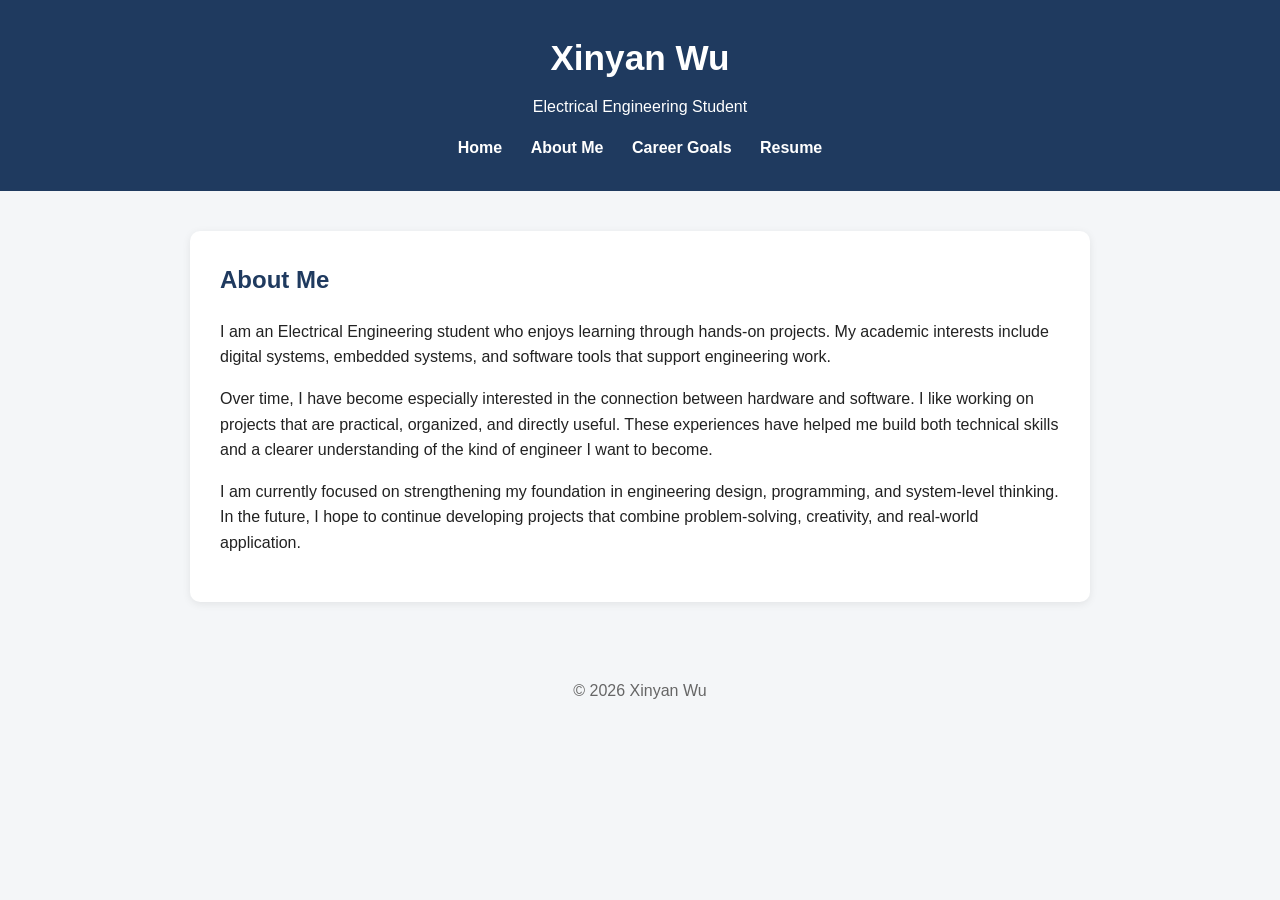
==== aboutme.html @ 1ee4fc9a "Add files via upload" ====
<!DOCTYPE html>
<html lang="en">
<head>
    <meta charset="UTF-8">
    <meta name="viewport" content="width=device-width, initial-scale=1.0">
    <title>Xinyan Wu | About Me</title>
    <link rel="stylesheet" href="style.css">
</head>
<body>
    <header>
        <h1>Xinyan Wu</h1>
        <p>Electrical Engineering Student</p>
        <nav>
            <a href="index.html">Home</a>
            <a href="about.html">About Me</a>
            <a href="career-goals.html">Career Goals</a>
            <a href="resume.html">Resume</a>
        </nav>
    </header>

    <main>
        <section class="card">
            <h2>About Me</h2>
            <p>
                I am an Electrical Engineering student who enjoys learning through hands-on
                projects. My academic interests include digital systems, embedded systems,
                and software tools that support engineering work.
            </p>
            <p>
                Over time, I have become especially interested in the connection between
                hardware and software. I like working on projects that are practical,
                organized, and directly useful. These experiences have helped me build both
                technical skills and a clearer understanding of the kind of engineer I want to become.
            </p>
            <p>
                I am currently focused on strengthening my foundation in engineering design,
                programming, and system-level thinking. In the future, I hope to continue
                developing projects that combine problem-solving, creativity, and real-world application.
            </p>
        </section>
    </main>

    <footer>
        <p>© 2026 Xinyan Wu</p>
    </footer>
</body>
</html>
---- style.css ----
body
{
    font-family: Arial, sans-serif;
    margin: 0;
    padding: 0;
    background-color: #f4f6f8;
    color: #222;
    line-height: 1.6;
}

header
{
    background-color: #1f3a5f;
    color: white;
    padding: 30px 20px;
    text-align: center;
}

header h1
{
    margin: 0;
    font-size: 2.2rem;
}

header p
{
    margin: 8px 0 15px 0;
}

nav a
{
    color: white;
    text-decoration: none;
    margin: 0 12px;
    font-weight: bold;
}

nav a:hover
{
    text-decoration: underline;
}

main
{
    max-width: 900px;
    margin: 40px auto;
    padding: 0 20px;
}

.card
{
    background-color: white;
    padding: 30px;
    border-radius: 10px;
    box-shadow: 0 2px 8px rgba(0, 0, 0, 0.08);
}

h2
{
    margin-top: 0;
    color: #1f3a5f;
}

.buttonLink
{
    display: inline-block;
    background-color: #1f3a5f;
    color: white;
    padding: 10px 18px;
    border-radius: 6px;
    text-decoration: none;
}

.buttonLink:hover
{
    background-color: #2d507f;
}

footer
{
    text-align: center;
    padding: 20px;
    color: #666;
}
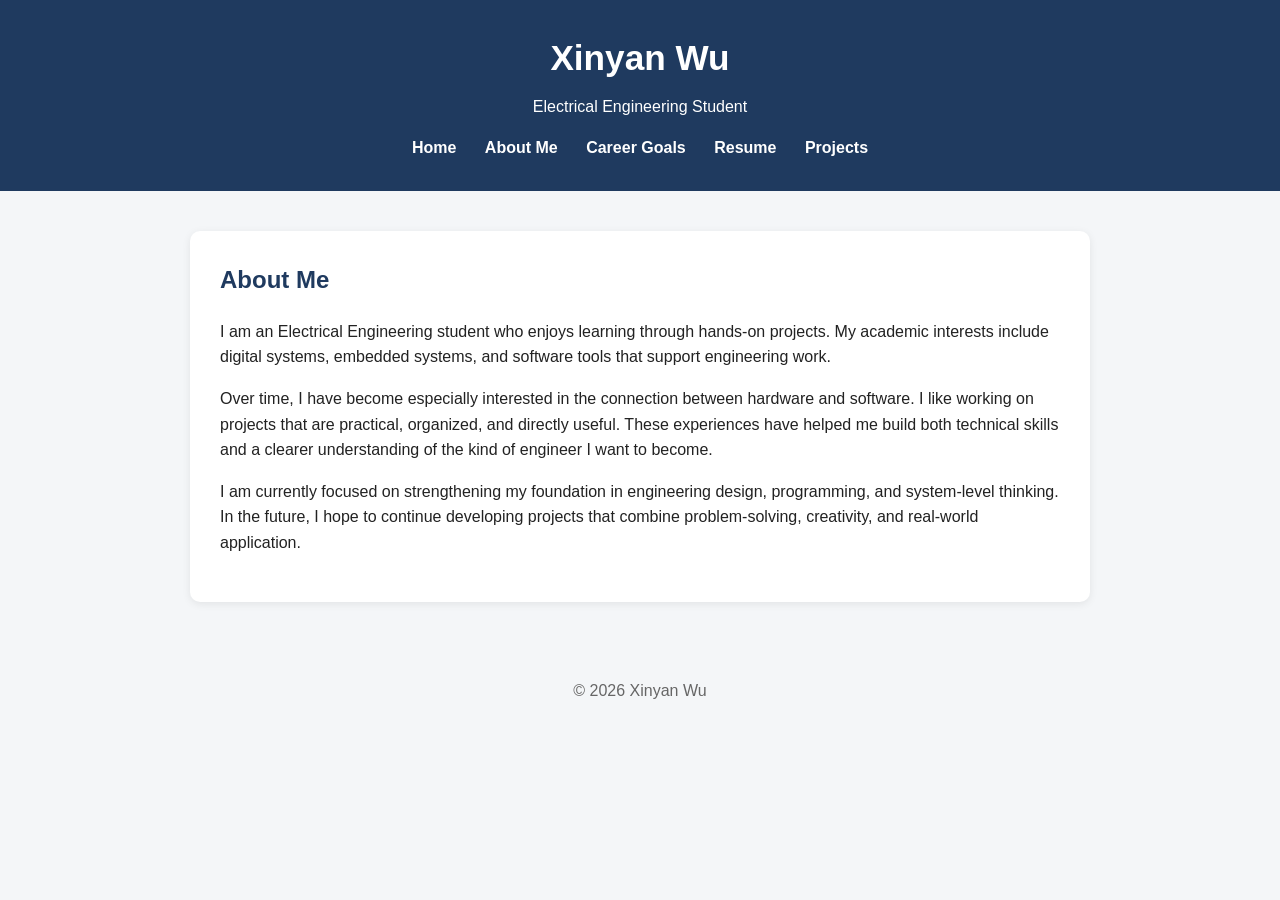
==== commit 1abdfb1c: "Update aboutme.html" ====
--- a/aboutme.html
+++ b/aboutme.html
@@ -12,9 +12,10 @@
         <p>Electrical Engineering Student</p>
         <nav>
             <a href="index.html">Home</a>
-            <a href="about.html">About Me</a>
-            <a href="career-goals.html">Career Goals</a>
+            <a href="aboutme.html">About Me</a>
+            <a href="careergoals.html">Career Goals</a>
             <a href="resume.html">Resume</a>
+            <a href="projects.html">Projects</a>
         </nav>
     </header>
 
@@ -44,4 +45,4 @@
         <p>© 2026 Xinyan Wu</p>
     </footer>
 </body>
-</html>+</html>
--- a/style.css
+++ b/style.css
@@ -81,4 +81,23 @@
     text-align: center;
     padding: 20px;
     color: #666;
-}+}
+.projectItem
+{
+    margin-top: 25px;
+    padding-top: 20px;
+    border-top: 1px solid #ddd;
+}
+
+.projectItem:first-of-type
+{
+    border-top: none;
+    padding-top: 0;
+    margin-top: 10px;
+}
+
+.projectItem h3
+{
+    margin-bottom: 10px;
+    color: #1f3a5f;
+}
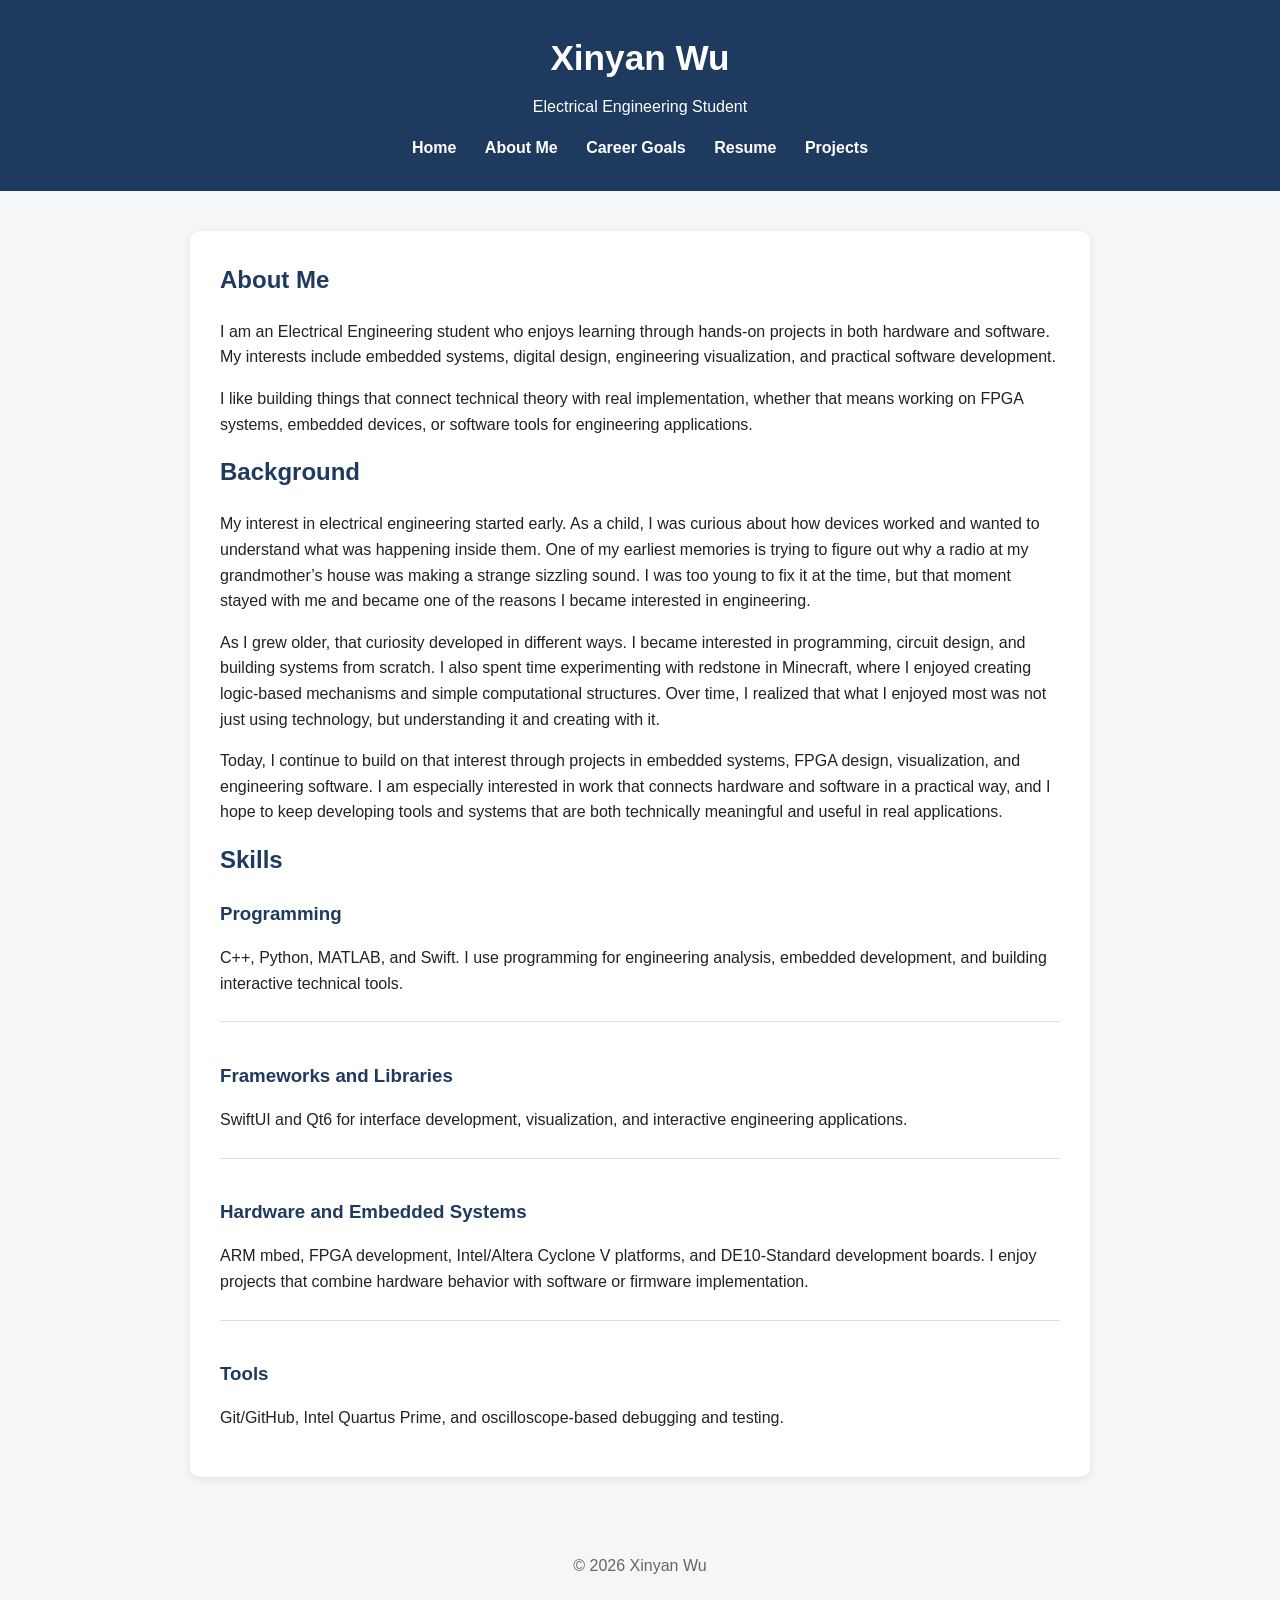
==== commit a78b014b: "Update aboutme.html" ====
--- a/aboutme.html
+++ b/aboutme.html
@@ -23,21 +23,77 @@
         <section class="card">
             <h2>About Me</h2>
             <p>
-                I am an Electrical Engineering student who enjoys learning through hands-on
-                projects. My academic interests include digital systems, embedded systems,
-                and software tools that support engineering work.
+                I am an Electrical Engineering student who enjoys learning through
+                hands-on projects in both hardware and software. My interests include
+                embedded systems, digital design, engineering visualization, and
+                practical software development.
             </p>
             <p>
-                Over time, I have become especially interested in the connection between
-                hardware and software. I like working on projects that are practical,
-                organized, and directly useful. These experiences have helped me build both
-                technical skills and a clearer understanding of the kind of engineer I want to become.
+                I like building things that connect technical theory with real
+                implementation, whether that means working on FPGA systems, embedded
+                devices, or software tools for engineering applications.
+            </p>
+
+            <h2>Background</h2>
+            <p>
+                My interest in electrical engineering started early. As a child, I was
+                curious about how devices worked and wanted to understand what was
+                happening inside them. One of my earliest memories is trying to figure
+                out why a radio at my grandmother’s house was making a strange sizzling
+                sound. I was too young to fix it at the time, but that moment stayed
+                with me and became one of the reasons I became interested in engineering.
             </p>
             <p>
-                I am currently focused on strengthening my foundation in engineering design,
-                programming, and system-level thinking. In the future, I hope to continue
-                developing projects that combine problem-solving, creativity, and real-world application.
+                As I grew older, that curiosity developed in different ways. I became
+                interested in programming, circuit design, and building systems from
+                scratch. I also spent time experimenting with redstone in Minecraft,
+                where I enjoyed creating logic-based mechanisms and simple computational
+                structures. Over time, I realized that what I enjoyed most was not just
+                using technology, but understanding it and creating with it.
             </p>
+            <p>
+                Today, I continue to build on that interest through projects in embedded
+                systems, FPGA design, visualization, and engineering software. I am
+                especially interested in work that connects hardware and software in a
+                practical way, and I hope to keep developing tools and systems that are
+                both technically meaningful and useful in real applications.
+            </p>
+
+            <h2>Skills</h2>
+
+            <div class="projectItem">
+                <h3>Programming</h3>
+                <p>
+                    C++, Python, MATLAB, and Swift. I use programming for engineering
+                    analysis, embedded development, and building interactive technical
+                    tools.
+                </p>
+            </div>
+
+            <div class="projectItem">
+                <h3>Frameworks and Libraries</h3>
+                <p>
+                    SwiftUI and Qt6 for interface development, visualization, and
+                    interactive engineering applications.
+                </p>
+            </div>
+
+            <div class="projectItem">
+                <h3>Hardware and Embedded Systems</h3>
+                <p>
+                    ARM mbed, FPGA development, Intel/Altera Cyclone V platforms, and
+                    DE10-Standard development boards. I enjoy projects that combine
+                    hardware behavior with software or firmware implementation.
+                </p>
+            </div>
+
+            <div class="projectItem">
+                <h3>Tools</h3>
+                <p>
+                    Git/GitHub, Intel Quartus Prime, and oscilloscope-based debugging
+                    and testing.
+                </p>
+            </div>
         </section>
     </main>
 
